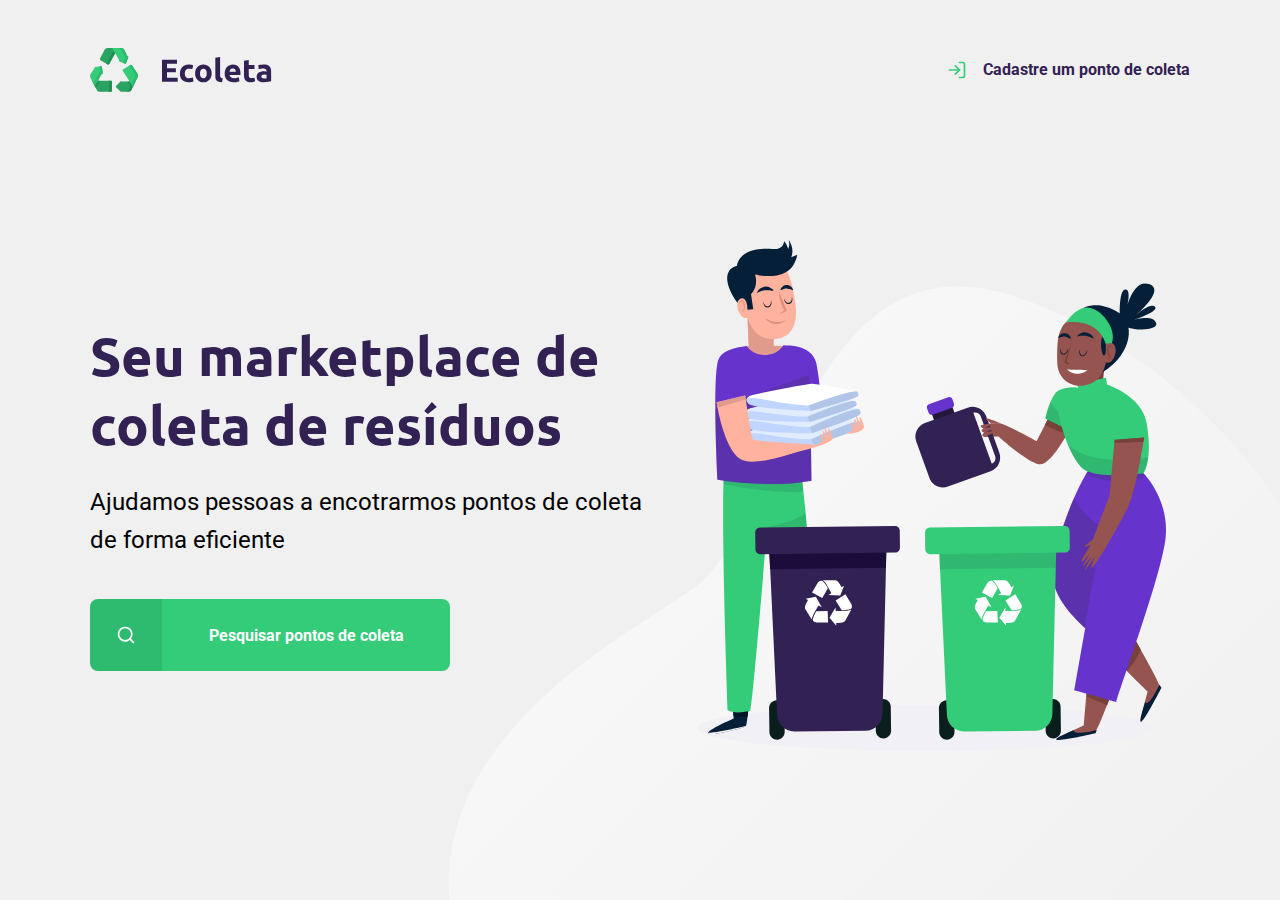
==== nlw/index.html @ 92ada574 "Ecoleta" ====
<!DOCTYPE html>
<html lang="en">
<head>
    <meta charset="UTF-8">
    <meta name="viewport" content="width=device-width, initial-scale=1.0">
    <title>ECOLETA</title>
    <link rel="stylesheet" href="https://fonts.googleapis.com/css2?family=Roboto&family=Ubuntu:wght@700display=swap" rel="stylesheet"> 
    <link rel="stylesheet" href="../nlw/style/home.css">
    <link rel="stylesheet" href="../nlw/style/main.css">
    <link rel="stylesheet" href="../nlw/style/responsive.css">
</head>
<body>
    <div id="page-home">
        <div class="content">
            <header>
                <img src="assets/logo.svg" alt="Logomarca">
                <a href="#">
                    <span></span>
                    Cadastre um ponto de coleta</a>
            </header>
        
            <main>
                <h1 class="red">Seu marketplace de coleta de resíduos</h1>
            
                <p>Ajudamos pessoas a encotrarmos pontos de coleta de forma eficiente</p>
            
                <a href="#"> <span></span> <strong>Pesquisar pontos de coleta</strong> </a>
                
            </main>
        
    
        </div>

    </div>


</body>
</html>
---- nlw/style/home.css ----
#page-home{
    height: 100vh;
    background: url(../assets/home-background.svg) no-repeat;
    
    background-position: 35vw bottom;
}

#page-home .content{
    width: 90%;
    max-width: 1100px;
    height: 100%;
    margin: 0 auto;
    display: flex;
    flex-direction: column;
}


#page-home header{
    margin-top: 48px;
    display: flex;
    align-items: center;
    justify-content: space-between;
}

#page-home header a{
    display: flex;
    color: var(--title-color);
    font-weight: 700;
}

#page-home header a span{
    margin-right:16px;
    display: flex;
    background-image: url(../assets/log-in.svg);
    width: 20px;
    height: 20px;
}

#page-home main{
    max-width: 560px;
    flex: 1;
    display: flex;
    flex-direction: column;
    justify-content: center;
}

#page-home main h1{
    font-size: 54px;
    color: var(--title-color);
}

#page-home main p{
    font-size: 24px;
    line-height: 38px;
    margin-top: 24px;
}

#page-home main a{
    width: 100%;
    max-width: 360px;
    height: 72px;
    border-radius: 8px;
    display: flex;
    align-items: center;
    margin-top: 40px;
    background: var(--primary-color);
    transition: 400ms;
    color:white;
}

#page-home main a:hover{
    background-color: #2fb86e;
}

#page-home main a span{
    width: 72px;
    height: 72px;
    border-top-left-radius:8px;
    border-bottom-left-radius:8px ;
    background-color: rgba(0,0,0,0.08);
    display: flex;
    align-items: center;
    justify-content: center;
}

#page-home main a span::after{
    content: '';
    background-image: url(../assets/search.svg);
    width: 20px;
    height: 20px;
}

#page-home main a strong{
    flex:1;
    color:white;
    text-align: center;
}
---- nlw/style/main.css ----
:root{
    --title-color: #322153;
    --primary-color: #34cb79;
}

*{
    margin: 0;
    padding: 0;
    box-sizing: border-box;
}

html{
    font-family: 'Roboto', sans-serif;
}

body{
    background: #f0f0f0;
    -webkit-font-smoothing: antialiased;
}

a{
    text-decoration: none;
}

h1, h2, h3, h4, h5, h6{
    font-family: 'Ubuntu', sans-serif;
    color: var(--title-color);
}
---- nlw/style/responsive.css ----
@media (max-width: 900px){
    #page-home{
        background-position-x:70vw ;
    }

    #page-home .content{
        align-items: center;
        text-align: center;
    }

    #page-home header a{
        position: absolute;
        bottom: 48px;
        left: 50%;
        transform: translateX(-50%);
    }

    #page-home main{
        align-items: center;
    }
}

@media(min-width: 1700px){
    #page-home{
        background-position-x:40vw ;
    }
}

@media(max-height: 760px){
    #page-home{
        background-position-y:200px;
    }
}
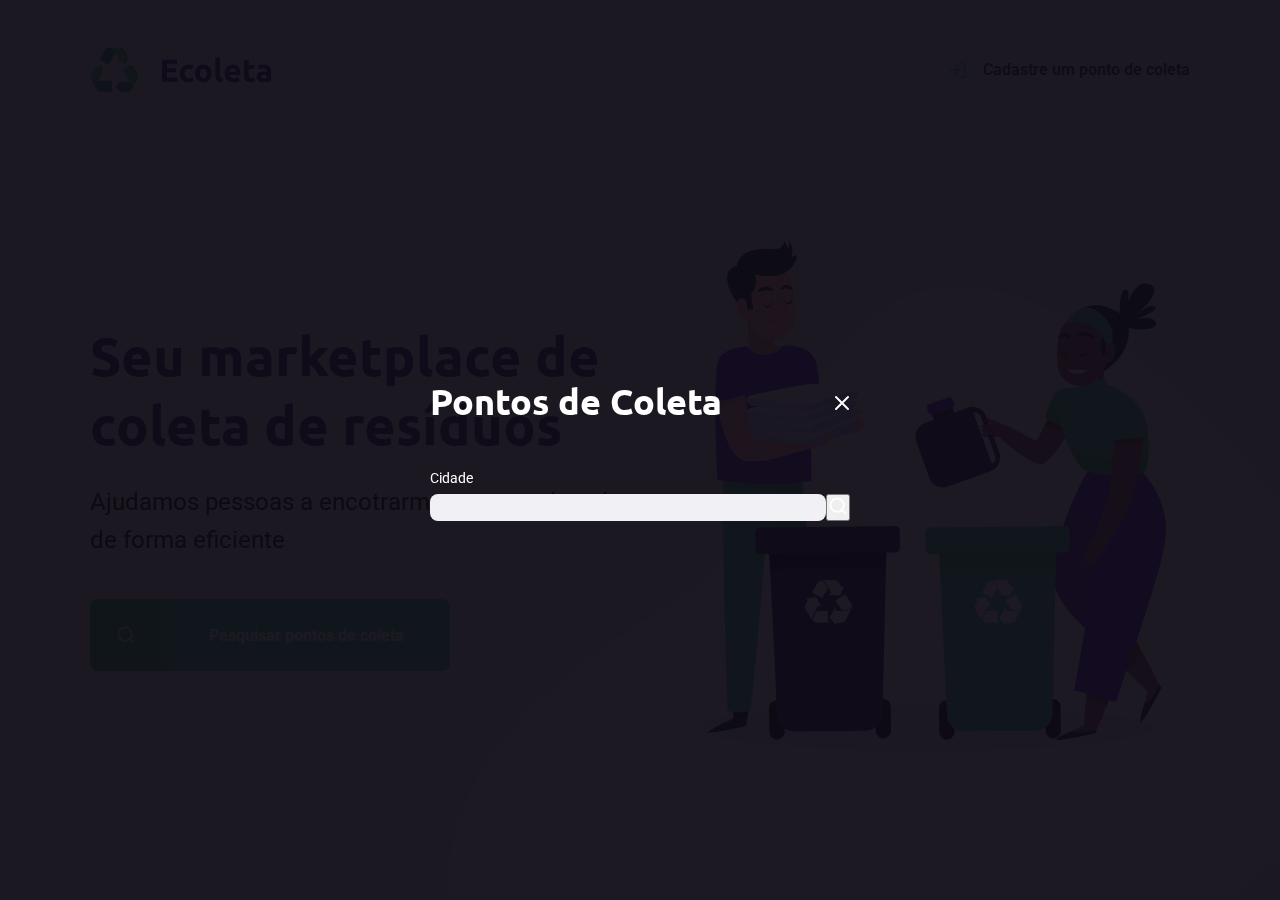
==== commit 7df7ea48: "Ecoleta" ====
--- a/nlw/index.html
+++ b/nlw/index.html
@@ -7,6 +7,7 @@
     <link rel="stylesheet" href="https://fonts.googleapis.com/css2?family=Roboto&family=Ubuntu:wght@700display=swap" rel="stylesheet"> 
     <link rel="stylesheet" href="../nlw/style/home.css">
     <link rel="stylesheet" href="../nlw/style/main.css">
+    <link rel="stylesheet" href="../nlw/style/modal.css">
     <link rel="stylesheet" href="../nlw/style/responsive.css">
 </head>
 <body>
@@ -33,6 +34,23 @@
 
     </div>
 
+    <div id="modal">
+        <div class="content">
+            <div class="header">
+                <h1>Pontos de Coleta</h1>
+                <a href="">Fechar</a>
+            </div>
+            <form action="">
+                <label for="search">Cidade</label>
+                <div class="search field">
+                    <input type="text" name="search">
+                    <button>
+                        <img src="assets/search.svg" alt="Buscar">
+                    </button>
+                </div>
+            </form>
+        </div>
+    </div>
 
 </body>
 </html>--- a/nlw/style/modal.css
+++ b/nlw/style/modal.css
@@ -0,0 +1,55 @@
+#modal{
+    background-color: #0E0A14ef;
+    height: 100vh;
+    width: 100vw;
+    position: fixed;
+    top: 0;
+    display: flex;
+    justify-content: center;
+    align-items: center;
+    transition: 400ms;
+}
+
+#modal .content{
+    color:white;
+    width: 420px;
+}
+
+#modal .header{
+    display: flex;
+    align-items: center;
+    justify-content: space-between;
+    margin-bottom: 48px;
+}
+
+#modal .header a{
+    background-image: url(../assets/x.svg);
+    width: 20px;
+    height: 20px;
+    display: flex;
+    font-size: 0.01px;
+}
+
+#modal .header h1{
+    color:white;
+    font-size: 36px;
+    line-height: 42px;
+}
+
+#modal form label{
+    font-size: 14px;
+    line-height: 16px;
+    display: block;
+    margin-bottom: 8px;
+}
+
+#modal form .field{
+    display: flex;
+}
+
+#modal form input{
+    flex: 1;
+    background-color: #f0f0f5;
+    border-radius: 8px;
+    border: 0;
+}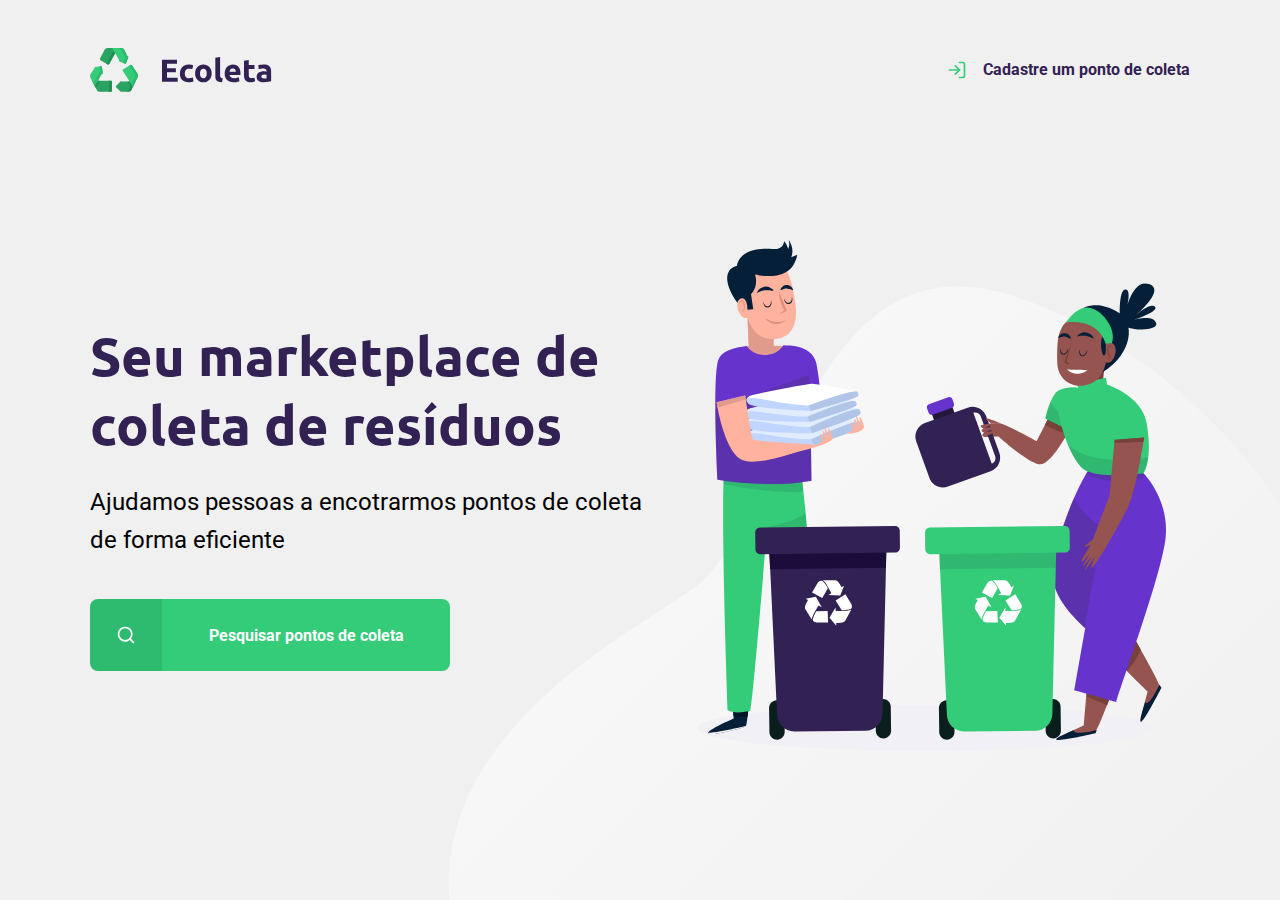
==== commit 3e738d78: "Ecoleta" ====
--- a/nlw/index.html
+++ b/nlw/index.html
@@ -34,16 +34,16 @@
 
     </div>
 
-    <div id="modal">
+    <div id="modal" class="hide">
         <div class="content">
             <div class="header">
                 <h1>Pontos de Coleta</h1>
-                <a href="">Fechar</a>
+                <a href="create-point.html">Fechar</a>
             </div>
             <form action="">
                 <label for="search">Cidade</label>
                 <div class="search field">
-                    <input type="text" name="search">
+                    <input type="text" name="search" placeholder="Pesquise por cidade">
                     <button>
                         <img src="assets/search.svg" alt="Buscar">
                     </button>
@@ -51,6 +51,6 @@
             </form>
         </div>
     </div>
-
+    <script src="js/index.js"></script>
 </body>
 </html>--- a/nlw/style/modal.css
+++ b/nlw/style/modal.css
@@ -8,6 +8,11 @@
     justify-content: center;
     align-items: center;
     transition: 400ms;
+}
+
+#modal.hide{
+    display: none;
+    
 }
 
 #modal .content{
@@ -51,5 +56,21 @@
     flex: 1;
     background-color: #f0f0f5;
     border-radius: 8px;
+    border-radius: 8px 0 0 8px;
     border: 0;
+    padding:16px 24px;
+    font-size: 16px;
+    color:#6c6c80;
+}
+
+#modal form button{
+    width: 72px;
+    height: 72px;
+    background-color: var(--primary-color);
+    border: 0;
+    border-radius: 0 8px 8px 0;
+}
+
+#modal form button:hover{
+    background-color: #2fb85e;
 }--- a/nlw/style/responsive.css
+++ b/nlw/style/responsive.css
@@ -18,6 +18,12 @@
     #page-home main{
         align-items: center;
     }
+    #page-search-results .cards{
+        grid-template-columns: 1fr;
+    }
+    #page-search-results .cards img{
+        height: 250px;
+    }
 }
 
 @media(min-width: 1700px){
